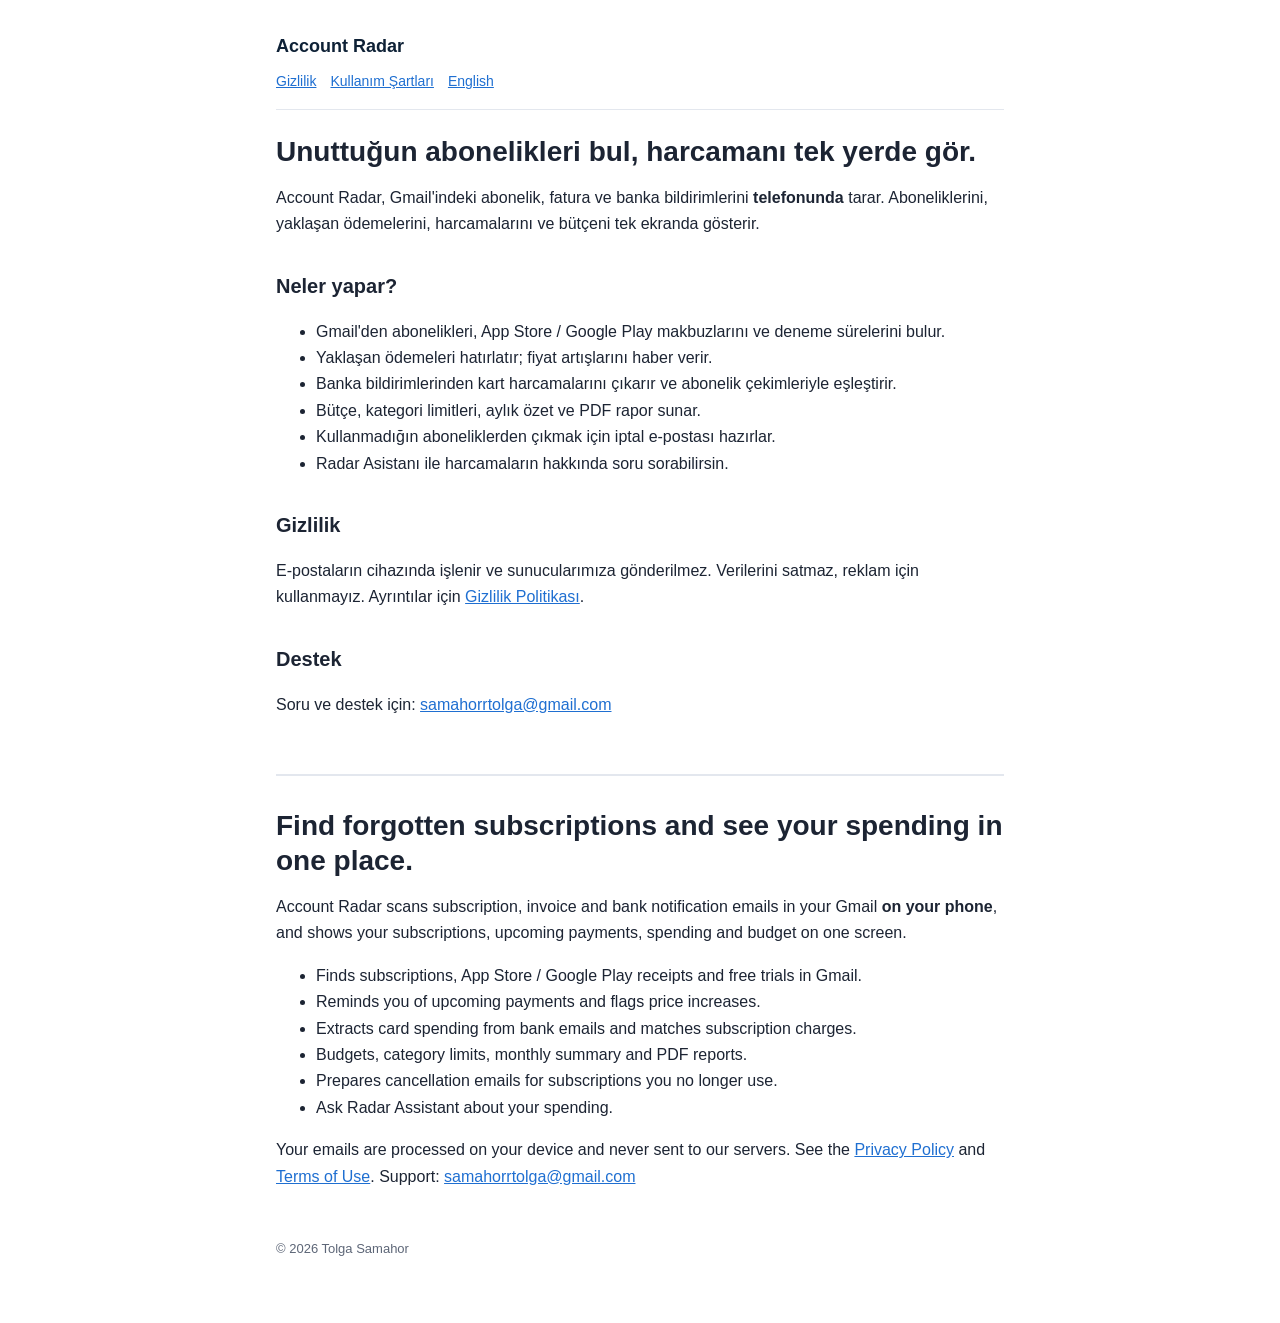
==== index.html @ ed90508c "Add files via upload" ====
<!doctype html>
<html lang="tr">
<head>
<meta charset="utf-8">
<meta name="viewport" content="width=device-width, initial-scale=1">
<title>Account Radar</title>
<meta name="description" content="Account Radar: Gmail'indeki abonelikleri ve harcamaları bulan, takip eden uygulama.">
<link rel="stylesheet" href="style.css">
</head>
<body>
<main>
<header>
  <a class="brand" href="index.html">Account Radar</a>
  <nav><a href="privacy.html">Gizlilik</a><a href="terms.html">Kullanım Şartları</a><a href="#en">English</a></nav>
</header>

<h1>Unuttuğun abonelikleri bul, harcamanı tek yerde gör.</h1>
<p>Account Radar, Gmail'indeki abonelik, fatura ve banka bildirimlerini <strong>telefonunda</strong> tarar. Aboneliklerini, yaklaşan ödemelerini, harcamalarını ve bütçeni tek ekranda gösterir.</p>

<h2>Neler yapar?</h2>
<ul>
  <li>Gmail'den abonelikleri, App Store / Google Play makbuzlarını ve deneme sürelerini bulur.</li>
  <li>Yaklaşan ödemeleri hatırlatır; fiyat artışlarını haber verir.</li>
  <li>Banka bildirimlerinden kart harcamalarını çıkarır ve abonelik çekimleriyle eşleştirir.</li>
  <li>Bütçe, kategori limitleri, aylık özet ve PDF rapor sunar.</li>
  <li>Kullanmadığın aboneliklerden çıkmak için iptal e-postası hazırlar.</li>
  <li>Radar Asistanı ile harcamaların hakkında soru sorabilirsin.</li>
</ul>

<h2>Gizlilik</h2>
<p>E-postaların cihazında işlenir ve sunucularımıza gönderilmez. Verilerini satmaz, reklam için kullanmayız. Ayrıntılar için <a href="privacy.html">Gizlilik Politikası</a>.</p>

<h2>Destek</h2>
<p>Soru ve destek için: <a href="mailto:samahorrtolga@gmail.com">samahorrtolga@gmail.com</a></p>

<section class="lang" id="en" lang="en">
<h1>Find forgotten subscriptions and see your spending in one place.</h1>
<p>Account Radar scans subscription, invoice and bank notification emails in your Gmail <strong>on your phone</strong>, and shows your subscriptions, upcoming payments, spending and budget on one screen.</p>
<ul>
  <li>Finds subscriptions, App Store / Google Play receipts and free trials in Gmail.</li>
  <li>Reminds you of upcoming payments and flags price increases.</li>
  <li>Extracts card spending from bank emails and matches subscription charges.</li>
  <li>Budgets, category limits, monthly summary and PDF reports.</li>
  <li>Prepares cancellation emails for subscriptions you no longer use.</li>
  <li>Ask Radar Assistant about your spending.</li>
</ul>
<p>Your emails are processed on your device and never sent to our servers. See the <a href="privacy.html#en">Privacy Policy</a> and <a href="terms.html#en">Terms of Use</a>. Support: <a href="mailto:samahorrtolga@gmail.com">samahorrtolga@gmail.com</a></p>
</section>

<footer>© 2026 Tolga Samahor</footer>
</main>
</body>
</html>
---- style.css ----
:root {
  --bg: #ffffff;
  --fg: #1c2433;
  --muted: #5d6677;
  --line: #e3e7ee;
  --accent: #0e2136;
  --link: #1f6fd1;
  --soft: #f4f6fa;
}
@media (prefers-color-scheme: dark) {
  :root {
    --bg: #0b1420;
    --fg: #e6ebf2;
    --muted: #9aa5b5;
    --line: #223044;
    --accent: #79bdff;
    --link: #79bdff;
    --soft: #121e2d;
  }
}
* { box-sizing: border-box; }
body {
  margin: 0;
  background: var(--bg);
  color: var(--fg);
  font: 16px/1.65 -apple-system, BlinkMacSystemFont, "Segoe UI", Inter, Roboto, sans-serif;
}
main { max-width: 760px; margin: 0 auto; padding: 32px 16px 64px; }
header { border-bottom: 1px solid var(--line); padding-bottom: 16px; margin-bottom: 24px; }
header a.brand { color: var(--accent); font-weight: 700; text-decoration: none; font-size: 18px; }
nav { margin-top: 8px; font-size: 14px; }
nav a { margin-right: 14px; }
h1 { font-size: 28px; line-height: 1.25; margin: 8px 0 4px; }
h2 { font-size: 20px; margin: 32px 0 8px; }
h3 { font-size: 16px; margin: 20px 0 6px; }
p, li { color: var(--fg); }
.muted { color: var(--muted); font-size: 14px; }
a { color: var(--link); }
.box { background: var(--soft); border: 1px solid var(--line); border-radius: 12px; padding: 14px 16px; margin: 16px 0; }
table { width: 100%; border-collapse: collapse; font-size: 14px; margin: 12px 0; }
th, td { text-align: left; vertical-align: top; padding: 8px 6px; border-bottom: 1px solid var(--line); }
th { color: var(--muted); font-weight: 600; }
.lang { margin-top: 56px; padding-top: 24px; border-top: 2px solid var(--line); }
footer { margin-top: 48px; color: var(--muted); font-size: 13px; }
@media (max-width: 520px) { table, thead, tbody, tr, th, td { display: block; } thead { display: none; } td { border: 0; padding: 2px 0; } tr { border-bottom: 1px solid var(--line); padding: 8px 0; } }
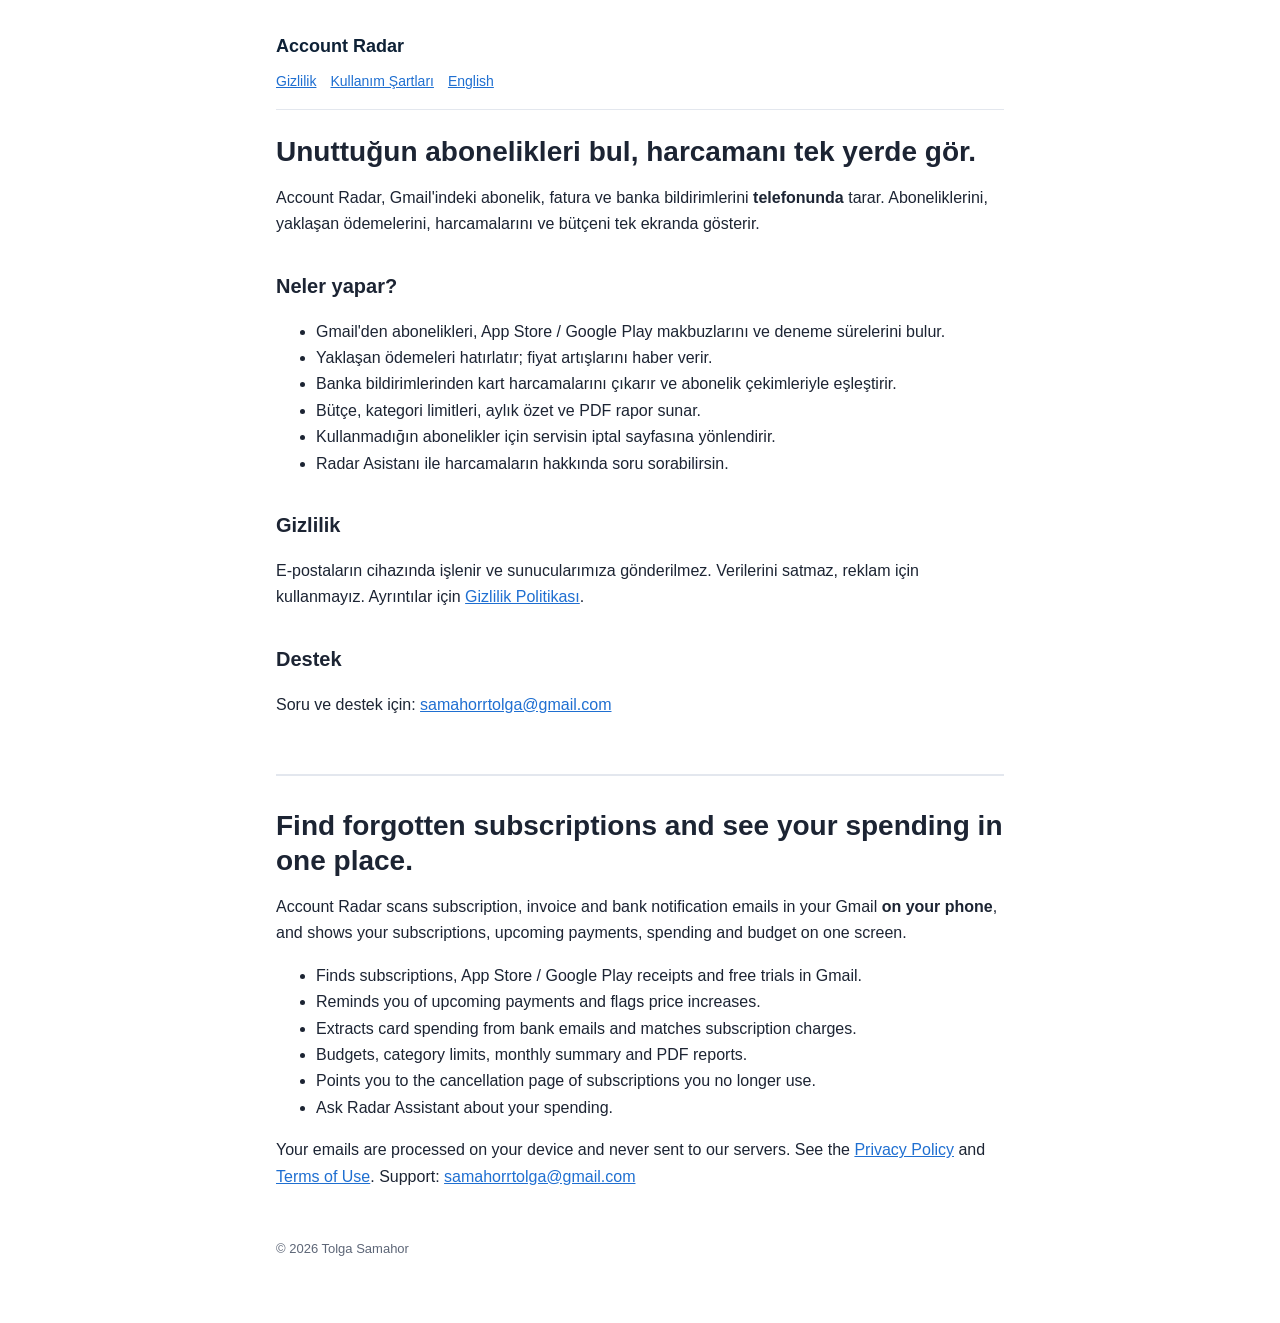
==== commit 719d12f0: "Add files via upload" ====
--- a/index.html
+++ b/index.html
@@ -23,7 +23,7 @@
   <li>Yaklaşan ödemeleri hatırlatır; fiyat artışlarını haber verir.</li>
   <li>Banka bildirimlerinden kart harcamalarını çıkarır ve abonelik çekimleriyle eşleştirir.</li>
   <li>Bütçe, kategori limitleri, aylık özet ve PDF rapor sunar.</li>
-  <li>Kullanmadığın aboneliklerden çıkmak için iptal e-postası hazırlar.</li>
+  <li>Kullanmadığın abonelikler için servisin iptal sayfasına yönlendirir.</li>
   <li>Radar Asistanı ile harcamaların hakkında soru sorabilirsin.</li>
 </ul>
 
@@ -41,7 +41,7 @@
   <li>Reminds you of upcoming payments and flags price increases.</li>
   <li>Extracts card spending from bank emails and matches subscription charges.</li>
   <li>Budgets, category limits, monthly summary and PDF reports.</li>
-  <li>Prepares cancellation emails for subscriptions you no longer use.</li>
+  <li>Points you to the cancellation page of subscriptions you no longer use.</li>
   <li>Ask Radar Assistant about your spending.</li>
 </ul>
 <p>Your emails are processed on your device and never sent to our servers. See the <a href="privacy.html#en">Privacy Policy</a> and <a href="terms.html#en">Terms of Use</a>. Support: <a href="mailto:samahorrtolga@gmail.com">samahorrtolga@gmail.com</a></p>
